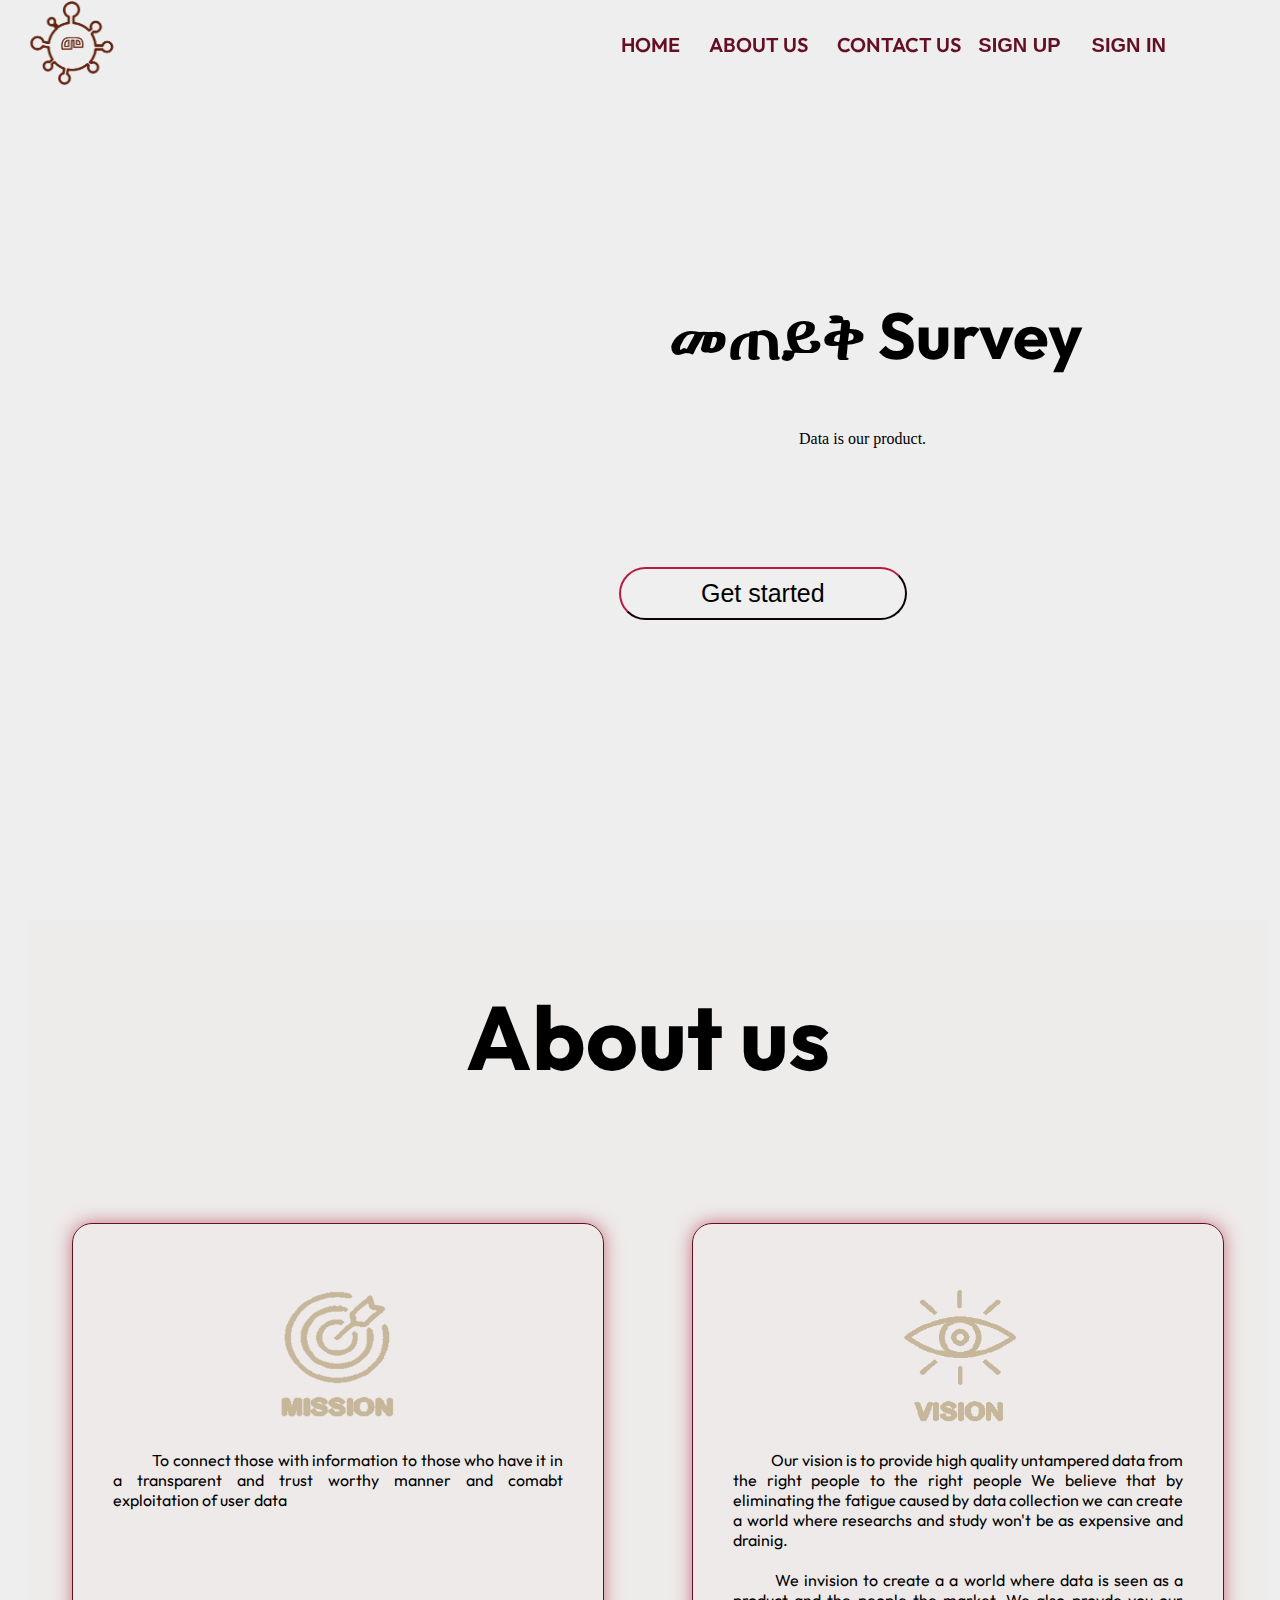
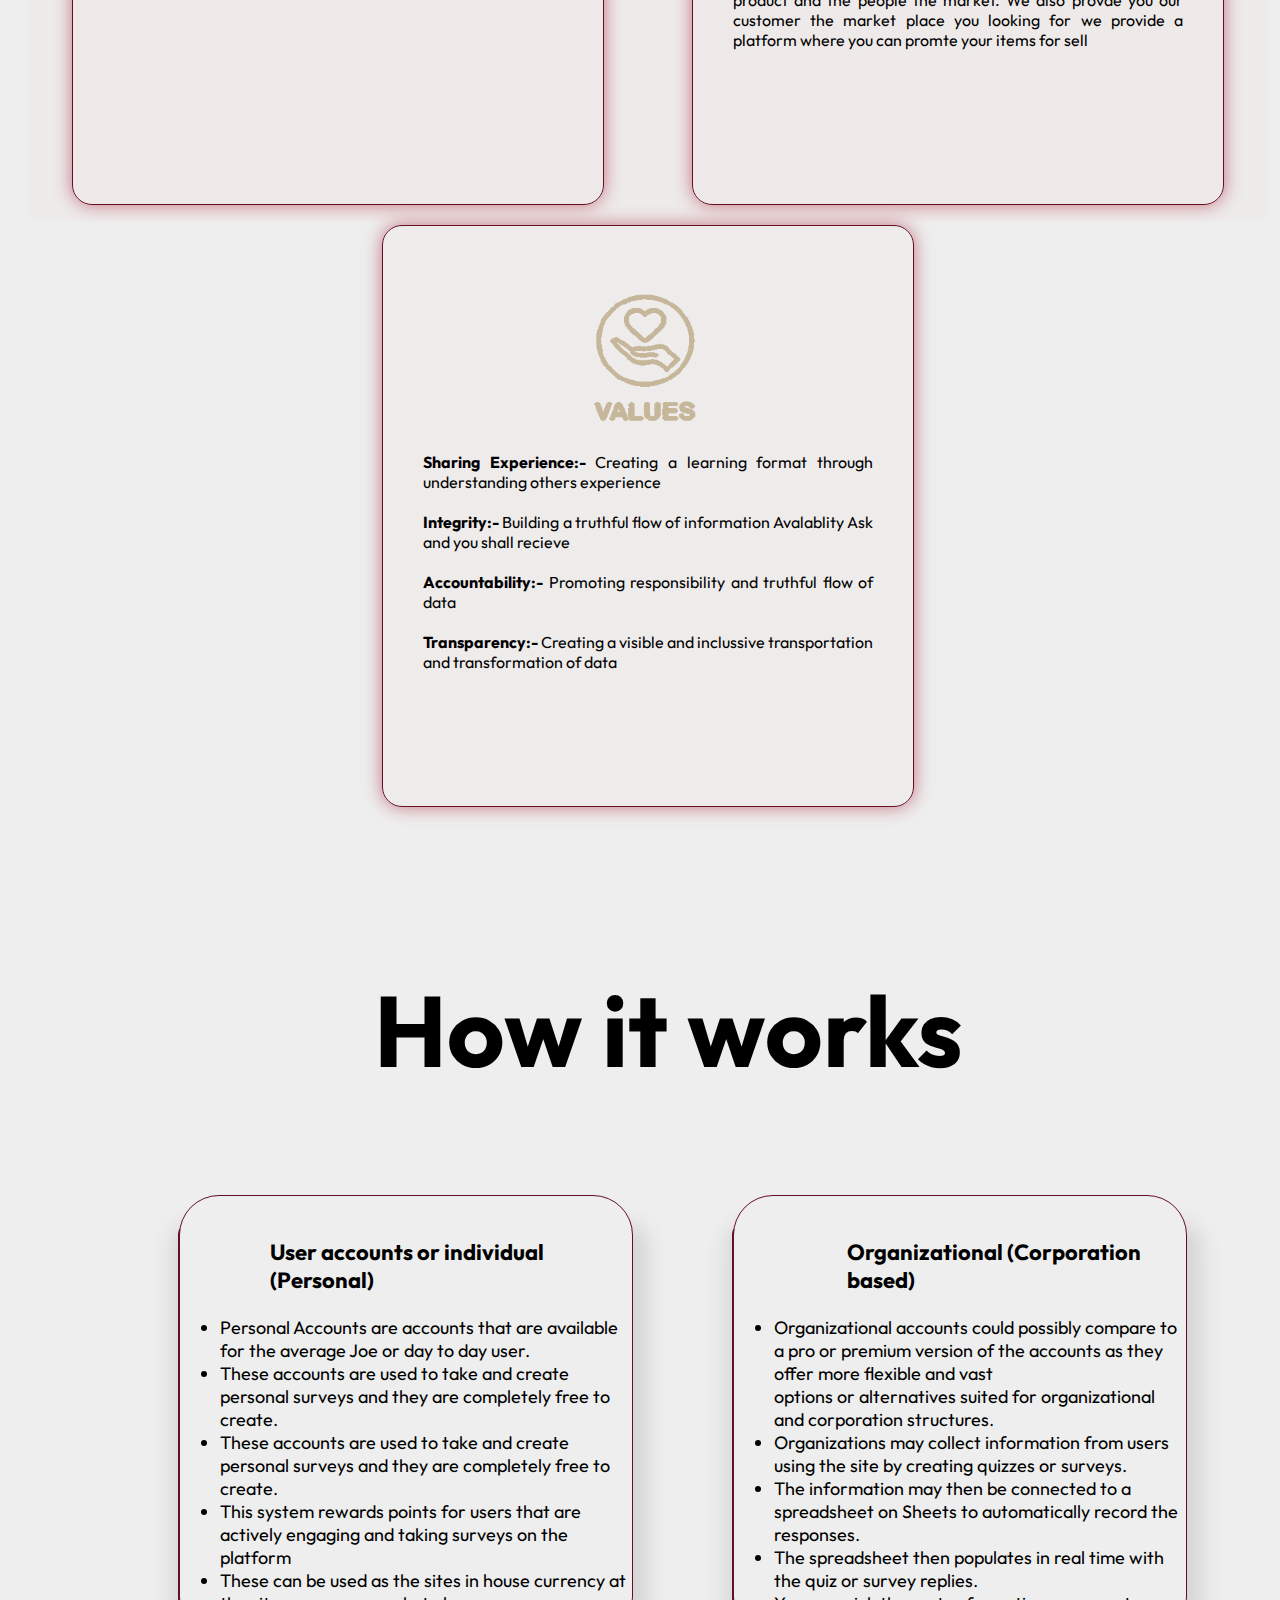
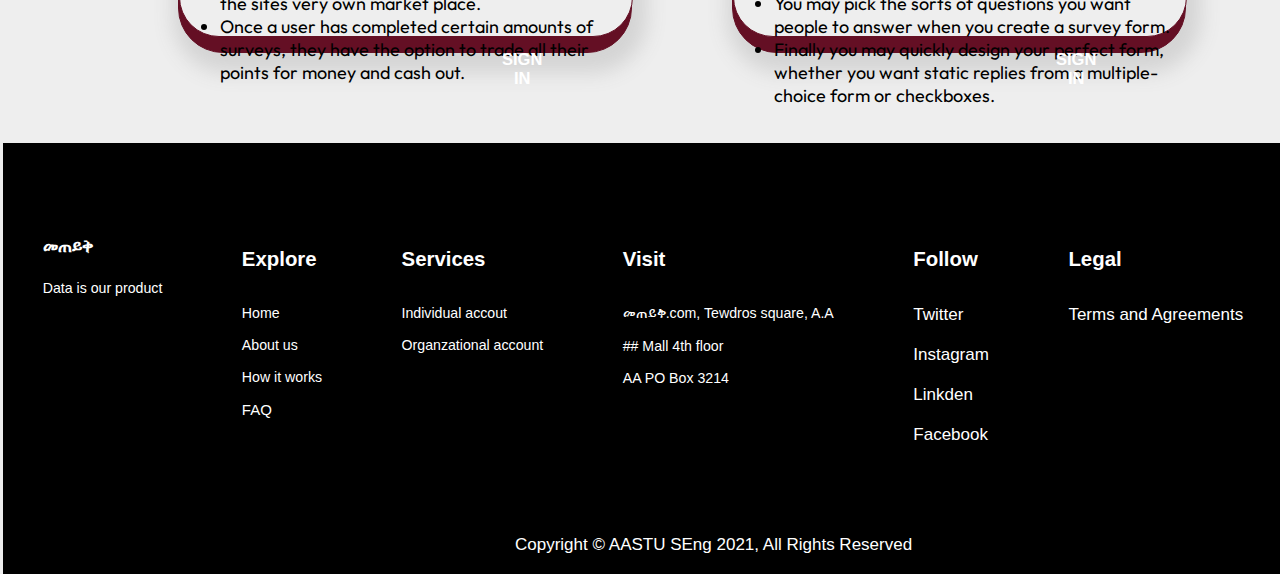
==== index.html @ 722844dc "Add files via upload" ====
<!DOCTYPE html>
<html lang="en">

<head>
    <meta charset="UTF-8">
    <meta http-equiv="X-UA-Compatible" content="IE=edge">
    <meta name="viewport" content="width=device-width, initial-scale=1.0">
    <title>Home page</title>
    <link rel="stylesheet" href="index.css">
    <link href="https://fonts.googleapis.com/css2?family=Open+Sans+Condensed:wght@300&family=Source+Sans+Pro:wght@300&display=swap" rel="stylesheet">
</head>

<body>
    <section id="first">
        <div id="header">
            <div id="logo">
                <a href="index.html"> <img src="Resources/logo.png" alt="logo" width="120"></a>
            </div>
            <div id="navbar">
                <a href="#"> HOME  </a>
                <a href="#Aboutus"> ABOUT US </a>
                <a href="#contact"> CONTACT US</a>
                <div class="dropdown">
                    <button class="dropbtn">SIGN UP</button>
                    <div class="dropdown-content">
                        <a href="#"> INDIVIDUAL</a>
                        <a href="#">ORGANIZATIONAL</a>
                    </div>
                </div>
                <div class="dropdown">
                    <button class="dropbtn">SIGN IN</button>
                    <div class="dropdown-content">
                        <a href="#"> INDIVIDUAL</a>
                        <a href="#">ORGANIZATIONAL</a>
                    </div>
                </div>
            </div>
        </div>

        <div id="front">
            <div id="title">
                <h1> መጠይቅ Survey</h1>
                <p id="pp">
                    Data is our product.</p>

                <form action="Limbo.html">
                    <input type=submit value="Get started" id="box">
                </form>

    </section>
    <section id="services">
        <section id="second">
            <div id="Aboutus">
                <h1> About us</h1>
            </div>
            <div class="row">
                <div class="box">
                    <img src="Resources/mission.png" alt="" class="scr">

                    <P>
                        &emsp; &emsp; To connect those with information to those who have it in a transparent and trust worthy manner and comabt exploitation of user data</P>
                </div>
                <div class="box">
                    <img src="Resources/vision.png" alt="" class="scr">

                    <P> &emsp; &emsp; Our vision is to provide high quality untampered data from the right people to the right people We believe that by eliminating the fatigue caused by data collection we can create a world where researchs and study won't
                        be as expensive and drainig. <br><br>&emsp; &emsp; We invision to create a a world where data is seen as a product and the people the market. We also provde you our customer the market place you looking for we provide a platform
                        where you can promte your items for sell</P>
                </div>
                <div class="box">
                    <img src="Resources/values.png" alt="" class="src">

                    <P>
                        <b> Sharing Experience:-</b> Creating a learning format through understanding others experience
                        <br> <br> <b>Integrity:-</b> Building a truthful flow of information Avalablity Ask and you shall recieve
                        <br><br> <b> Accountability:-</b> Promoting responsibility and truthful flow of data
                        <br> <br> <b>Transparency:-</b> Creating a visible and inclussive transportation and transformation of data
                    </P>
                </div>

            </div>
            <section id="third">
                <div id="how">
                    <h1> How it works</h1>
                </div>
                <div id="bigger">
                    <div id="indi">
                        <div id="green">
                            <h3> User accounts or individual (Personal)</h3>
                            <ul>
                                <li> Personal Accounts are accounts that are available for the average Joe or day to day user.</li>
                                <li> These accounts are used to take and create personal surveys and they are completely free to create. </li>
                                <li> These accounts are used to take and create personal surveys and they are completely free to create.</li>
                                <li>This system rewards points for users that are actively engaging and taking surveys on the platform </li>
                                <li> These can be used as the sites in house currency at the sites very own market place.</li>
                                <li> Once a user has completed certain amounts of surveys, they have the option to trade all their points for money and cash out. </li>
                            </ul>
                        </div>
                        <button class="btn"> SIGN IN </button>
                    </div>
                    <div id="org">
                        <div id="green">
                            <h3> Organizational (Corporation based)</h3>
                            <ul>
                                <li> Organizational accounts could possibly compare to a pro or premium version of the accounts as they offer more flexible and vast <br>options or alternatives suited for organizational and corporation structures. </li>
                                <li> Organizations may collect information from users using the site by creating quizzes or surveys. </li>
                                <li> The information may then be connected to a spreadsheet on Sheets to automatically record the responses. </li>
                                <li> The spreadsheet then populates in real time with the quiz or survey replies. </li>
                                <li> You may pick the sorts of questions you want people to answer when you create a survey form. </li>
                                <li> Finally you may quickly design your perfect form, whether you want static replies from a multiple-choice form or checkboxes.</li>
                            </ul>
                        </div>
                        <button class="btn"> SIGN IN </button>
                    </div>
                </div>
            </section>
            <section id="forth">
                <footer id="footer">
                    <div id="bigdiv">
                        <div id="col1">
                            <h4>መጠይቅ</h4>
                            <p>Data is our product</p>
                        </div>
                        <div id="col2">
                            <h5> Explore</h5>
                            <p> Home <br> <br> About us <br> <br> How it works</p>
                            <a href="FAQ.html"> FAQ </a>
                        </div>
                        <div id="new">
                            <h5> Services</h5>
                            <p> Individual accout
                                <br> <br> Organzational account</p>
                        </div>
                        <div id="col3">
                            <h5> Visit</h5>
                            <p> መጠይቅ.com, Tewdros square, A.A <br> <br> ## Mall 4th floor <br> <br> AA PO Box 3214</p>
                        </div>
                        <div id="col4">
                            <h5> Follow</h5>
                            <a href="twitter.com" id="twi">Twitter </a> <br><br>
                            <a href="instagram.com" id="insta">Instagram </a> <br><br>
                            <a href="linkden.com" id="link">Linkden </a> <br><br>
                            <a href="facebook.com" id="fb">Facebook </a>
                        </div>
                        <div id="col5">
                            <h5> Legal</h5>
                            <a href="termsAgreements.html"> Terms and Agreements</a>
                        </div>
                    </div>
                    <p id="rights"> Copyright &copy; AASTU SEng 2021, All Rights Reserved
                    </p>
                </footer>
            </section>
</body>

</html>
---- index.css ----
@import url('https://fonts.googleapis.com/css2?family=Outfit:wght@200;300;600;700&display=swap');
html {
    max-width: 100vw;
    overflow-x: hidden;
}

body {
    background-color: #eeeeee;
    font-family: "Outfit", "Source code pro";
    width: 100%;
    color: white;
}

#first {
    height: 100vh;
    width: 100vw;
    background-image: url("Resources/bg.png");
    background-position: center;
    background-repeat: no-repeat;
    background-size: cover;
    margin-top: -8px;
    margin-left: -5px;
}

#logo {
    padding-left: 13px;
}

#header {
    display: inline;
    position: fixed;
    top: 0;
    left: 0;
    right: 0;
    background-color: transparent;
    z-index: 9999;
}

#navbar {
    float: right;
    margin-top: -70px;
    margin-right: 100px;
}

#navbar a {
    text-decoration: none;
    color: rgb(100, 15, 36);
    font-weight: 600;
    padding-left: 25px;
    font-size: 20px;
}

.dropbtn {
    background-color: transparent;
    color: rgb(100, 15, 36);
    padding: 14px;
    font-weight: 600;
    font-size: 20px;
    border: none;
}

.dropdown {
    position: relative;
    display: inline-block;
}

.dropdown-content {
    display: none;
    position: absolute;
    min-width: 160px;
    box-shadow: 0px 6px 12px 0px rgba(0, 0, 0, 0.377);
    z-index: 9999;
}

.dropdown-content a {
    color: black;
    padding: 12px 16px;
    text-decoration: none;
    display: block;
    font-weight: 600;
}

.dropdown:hover .dropdown-content {
    display: block;
    color: gray;
    background-color: none;
}

.dropdown:hover {
    color: gray;
    background-color: none;
}

#title {
    margin-left: 150px;
    margin-top: 250px;
}

#title h1 {
    font-size: 65px;
    margin-left: 50px;
    margin-right: 200px;
    color: black;
}

#pp {
    margin-top: -150px;
    /* needs margin edit*/
    margin-left: 180px;
    font-family: cursive;
}

#title p {
    margin-top: 50px;
    line-height: 25px;
    color: black;
}

#front {
    display: flex;
    float: right;
}

#front img {
    margin-top: 80px;
    margin-left: 70px;
}

#second {
    height: 100vh;
    background-color: #f0e7e760;
}

#box {
    margin-top: 100px;
    margin-right: 150px;
    border-radius: 30px;
    padding: 10px 80px;
    font-size: 25px;
    font-weight: 500;
    border-color: rgb(100, 15, 36);
}

#box:hover {
    background-color: rgb(100, 15, 36);
    border: none;
    transform: scale(1.1);
    color: white;
}

#services {
    display: flex;
    flex-direction: column;
    padding: 20px;
}

.row {
    display: flex;
    justify-content: space-around;
    flex-wrap: wrap;
    box-sizing: border-box;
}

.box {
    display: flex;
    flex-direction: column;
    width: 450px;
    height: 500px;
    color: black;
    border: 1px solid rgb(100, 15, 36);
    margin: 10px;
    align-items: center;
    text-align: justify;
    padding: 40px;
    border-radius: 20px;
    background: linear-gradient(to top, rgb(100, 15, 36) 50%, #f0e7e760 50%);
    background-size: 100% 200%;
    transition: all .88s;
    box-shadow: 0 0 18px rgb(196, 116, 127);
    font-size: 16px;
}

.box:hover {
    background-position: left bottom;
    color: white;
    border: none;
    box-shadow: 0 0 18px rgb(196, 116, 127);
    transform: scale(1.05);
}

.box img {
    width: 150px;
    height: 150px;
    padding: 10px;
}

#Aboutus {
    margin-bottom: 120px;
    text-align: center;
    font-size: 45px;
    color: black;
}

#big {
    display: flex;
    margin-top: 50px;
}

.card {
    box-shadow: 5px 10px 20px 10px #d4d4d4;
    border-radius: 5px;
    width: 25%;
    height: 250px;
    margin-left: 150px;
    transition: all 0.3s ease-in-out;
}

.card:hover {
    box-shadow: 10px 25px 20px 10px #d3d3d3;
}

#mission {
    display: flex;
    justify-content: center;
    border: none;
    background-color: rgb(21, 71, 52);
    padding-bottom: 10px;
    padding-top: 20px;
    border-radius: 40px;
}

#small {
    border: none;
    background-color: #eeeeee;
    border-radius: 40px;
    height: 60vh;
}

#mission p {
    margin-top: 70px;
    text-align: justify;
    text-justify: inter-word;
    /* justify*/
}

#mission img {
    padding-top: 15px;
    padding-left: 25%;
}

#vision {
    display: flex;
    justify-content: center;
    border: none;
    background-color: rgb(21, 71, 52);
    margin-left: 100px;
    padding-bottom: 10px;
    padding-top: 20px;
    border-radius: 40px;
}

#vision p {
    margin-top: 70px;
    text-align: justify;
    text-justify: inter-word;
    font-size: 18px;
    /* justify*/
}

#vision img {
    padding-top: 15px;
    padding-left: 25%;
}

#values {
    display: flex;
    justify-content: center;
    border: none;
    background-color: rgb(21, 71, 52);
    padding-bottom: 10px;
    padding-top: 20px;
    border-radius: 40px;
    margin-left: 100px;
}

#values p {
    margin-top: 70px;
    text-align: justify;
    text-justify: inter-word;
    /* justify*/
}

#values img {
    padding-top: 15px;
    padding-left: 30%;
}

#third {
    width: 100vw;
    margin-left: 0px;
}

#bigger {
    display: flex;
    height: 50vh;
    align-items: center;
    margin-left: 150px;
    margin-bottom: 20px;
}

#how {
    margin-top: 150px;
    margin-bottom: 120px;
    text-align: center;
    border-bottom-left-radius: 45px;
    border-bottom-right-radius: 45px;
    font-size: 50px;
    color: black;
}

#indi {
    background-color: rgb(100, 15, 36);
    border: 1px solid rgb(100, 15, 36);
    border-radius: 10px;
    border-bottom-left-radius: 45px;
    border-bottom-right-radius: 45px;
    width: 40%;
    height: 95%;
    color: black;
    box-shadow: 5px 10px 20px 10px #d4d4d4;
}

#green {
    background-color: #eeeeee;
    height: 420px;
    width: 100%;
    padding-top: 20px;
    margin-top: -30px;
    border: 1px solid rgb(100, 15, 36);
    border-bottom-left-radius: 45px;
    border-bottom-right-radius: 45px;
    border-radius: 40px;
}

#indi h3 {
    padding-left: 20%;
    font-size: 22px;
}

#indi li {
    font-size: 18px;
}

#org {
    border: 1px solid rgb(100, 15, 36);
    background-color: rgb(100, 15, 36);
    width: 40%;
    color: black;
    margin-left: 100px;
    border-radius: 10px;
    border-bottom-left-radius: 45px;
    border-bottom-right-radius: 45px;
    height: 95%;
    box-shadow: 5px 10px 20px 10px #d4d4d4;
}

#org h3 {
    padding-left: 25%;
    font-size: 22px;
}

#org li {
    font-size: 18px;
}

.btn {
    background-color: transparent;
    padding: 13px 323px;
    font-size: 16.5px;
    font-weight: 600;
    color: white;
    border: none;
}

#footer {
    background-color: black;
    width: 100vw;
    padding: 70px 0px 0px 00px;
    font-family: sans-serif;
    border-top: 1px solid black;
    height: 40vh;
    margin-top: 80px;
    margin-left: -25px;
    font-size: 17px;
}

#bigdiv {
    display: flex;
    justify-content: space-around;
}

#bigdiv p {
    font-size: smaller;
}

#bigdiv h5 {
    font-size: larger;
}

#col4 a {
    color: white;
    text-decoration: none;
}

#col5 a {
    color: white;
    text-decoration: none;
}

#rights {
    margin-left: 40%;
    margin-top: 7%;
}

#col2 a {
    text-decoration: none;
    color: white;
    font-size: 15px;
}

#fb:hover {
    color: rgb(66 103 178);
    font-size: larger;
}

#insta:hover {
    color: rgb(221, 96, 221);
    font-size: larger;
}

#link:hover {
    color: rgb( 0, 119, 181);
    font-size: larger;
}

#twi:hover {
    color: rgb( 0, 172, 238);
    font-size: larger;
}
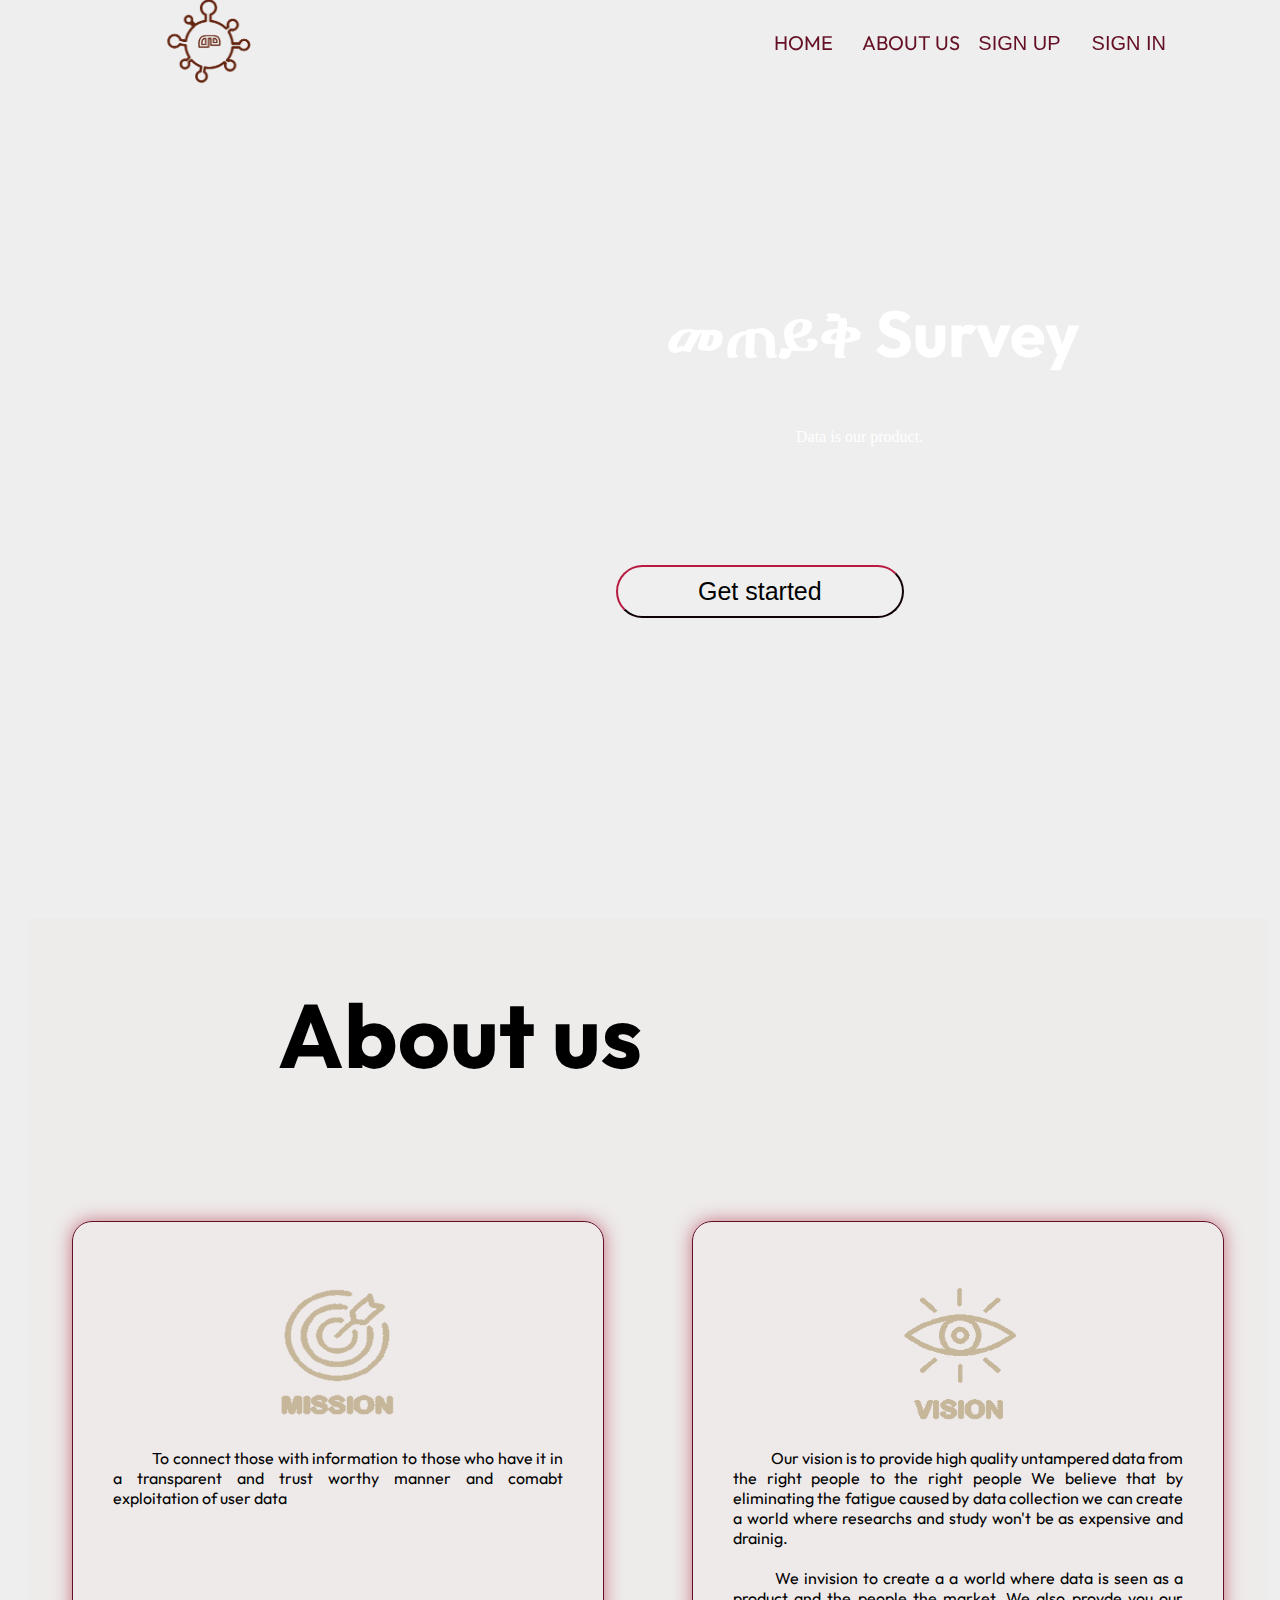
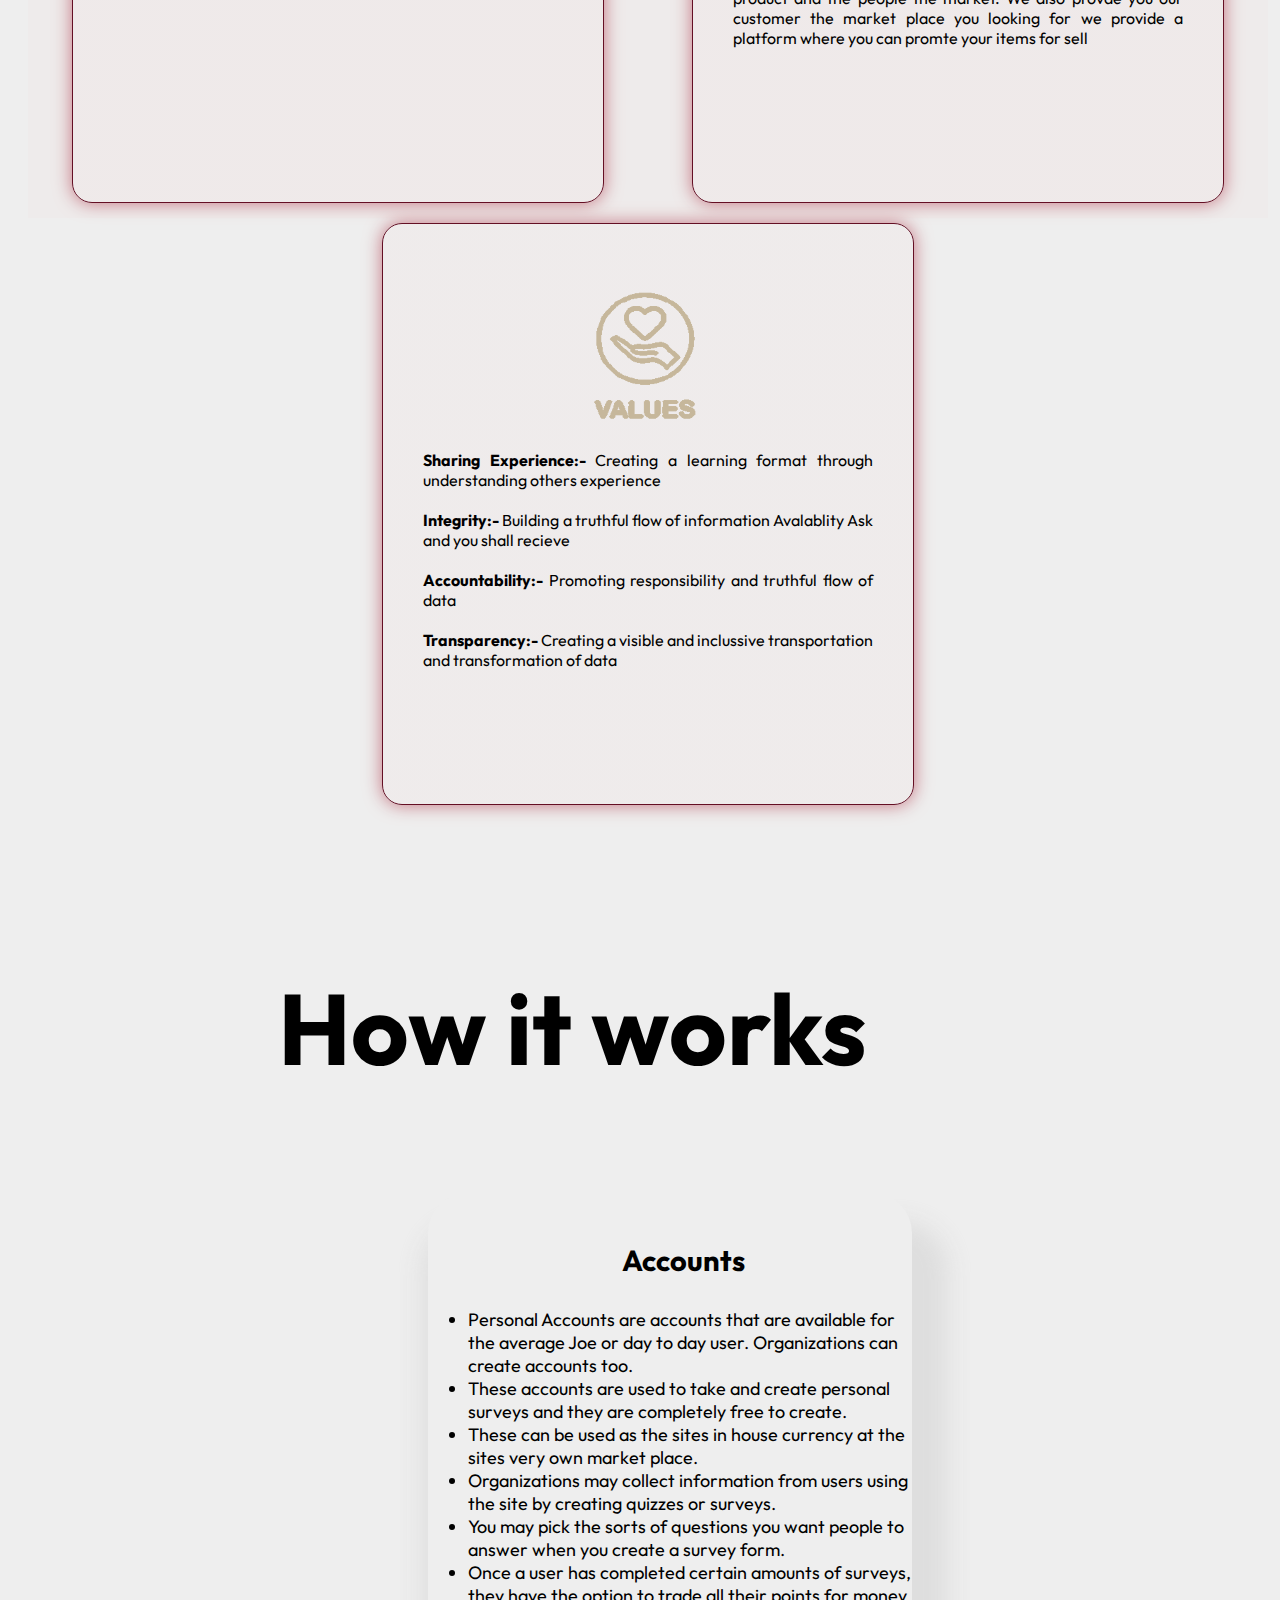
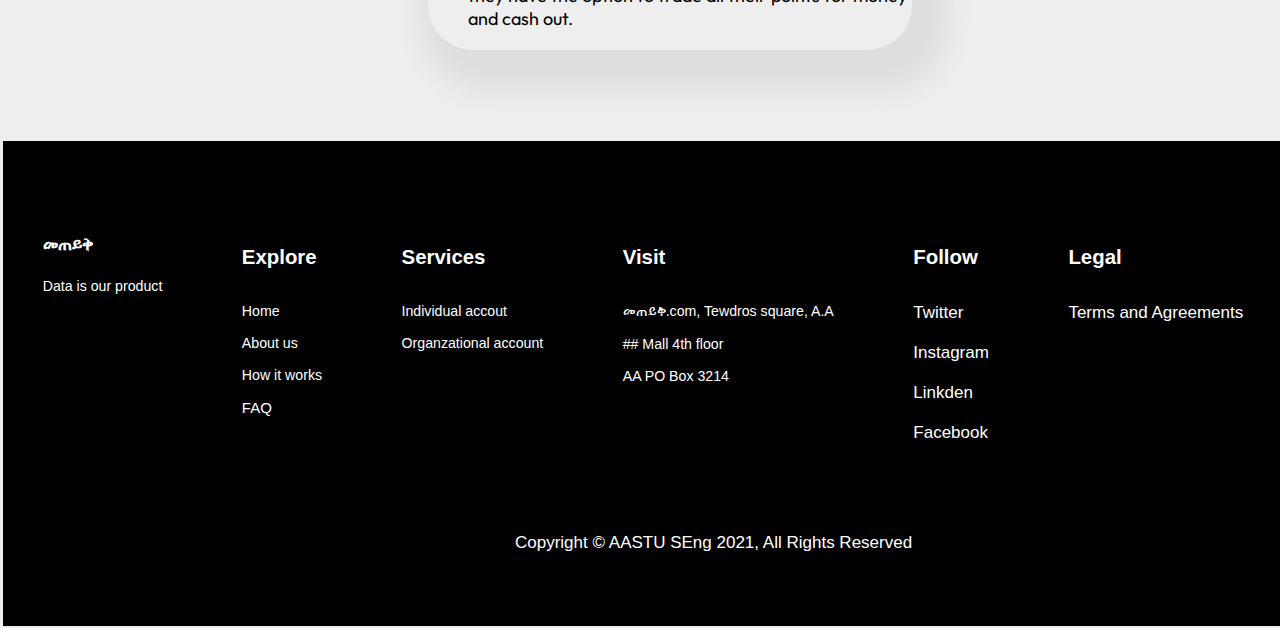
==== commit 89798121: "Add files via upload" ====
--- a/index.html
+++ b/index.html
@@ -19,19 +19,18 @@
             <div id="navbar">
                 <a href="#"> HOME  </a>
                 <a href="#Aboutus"> ABOUT US </a>
-                <a href="#contact"> CONTACT US</a>
                 <div class="dropdown">
                     <button class="dropbtn">SIGN UP</button>
                     <div class="dropdown-content">
-                        <a href="#"> INDIVIDUAL</a>
-                        <a href="#">ORGANIZATIONAL</a>
+                        <a href="sign in up.html"> INDIVIDUAL</a>
+                        <a href="sign in up.html">ORGANIZATIONAL</a>
                     </div>
                 </div>
                 <div class="dropdown">
                     <button class="dropbtn">SIGN IN</button>
                     <div class="dropdown-content">
-                        <a href="#"> INDIVIDUAL</a>
-                        <a href="#">ORGANIZATIONAL</a>
+                        <a href="sign in up.html"> INDIVIDUAL</a>
+                        <a href="sign in up.html">ORGANIZATIONAL</a>
                     </div>
                 </div>
             </div>
@@ -43,7 +42,7 @@
                 <p id="pp">
                     Data is our product.</p>
 
-                <form action="Limbo.html">
+                <form action="sign in up.html">
                     <input type=submit value="Get started" id="box">
                 </form>
 
@@ -86,33 +85,16 @@
                 <div id="bigger">
                     <div id="indi">
                         <div id="green">
-                            <h3> User accounts or individual (Personal)</h3>
+                            <h3> Accounts</h3>
                             <ul>
-                                <li> Personal Accounts are accounts that are available for the average Joe or day to day user.</li>
+                                <li> Personal Accounts are accounts that are available for the average Joe or day to day user. Organizations can create accounts too.</li>
                                 <li> These accounts are used to take and create personal surveys and they are completely free to create. </li>
-                                <li> These accounts are used to take and create personal surveys and they are completely free to create.</li>
-                                <li>This system rewards points for users that are actively engaging and taking surveys on the platform </li>
-                                <li> These can be used as the sites in house currency at the sites very own market place.</li>
+                               <li> These can be used as the sites in house currency at the sites very own market place.</li>
+                             <li>  Organizations may collect information from users using the site by creating quizzes or surveys. </li>
+                             <li> You may pick the sorts of questions you want people to answer when you create a survey form. </li>
                                 <li> Once a user has completed certain amounts of surveys, they have the option to trade all their points for money and cash out. </li>
                             </ul>
                         </div>
-                        <button class="btn"> SIGN IN </button>
-                    </div>
-                    <div id="org">
-                        <div id="green">
-                            <h3> Organizational (Corporation based)</h3>
-                            <ul>
-                                <li> Organizational accounts could possibly compare to a pro or premium version of the accounts as they offer more flexible and vast <br>options or alternatives suited for organizational and corporation structures. </li>
-                                <li> Organizations may collect information from users using the site by creating quizzes or surveys. </li>
-                                <li> The information may then be connected to a spreadsheet on Sheets to automatically record the responses. </li>
-                                <li> The spreadsheet then populates in real time with the quiz or survey replies. </li>
-                                <li> You may pick the sorts of questions you want people to answer when you create a survey form. </li>
-                                <li> Finally you may quickly design your perfect form, whether you want static replies from a multiple-choice form or checkboxes.</li>
-                            </ul>
-                        </div>
-                        <button class="btn"> SIGN IN </button>
-                    </div>
-                </div>
             </section>
             <section id="forth">
                 <footer id="footer">
--- a/index.css
+++ b/index.css
@@ -9,6 +9,13 @@
     font-family: "Outfit", "Source code pro";
     width: 100%;
     color: white;
+}
+
+@media only screen and (max-width: 600px) {
+    #navbar a {
+        font-size: 10px;
+        margin-top: 450px;
+    }
 }
 
 #first {
@@ -18,18 +25,17 @@
     background-position: center;
     background-repeat: no-repeat;
     background-size: cover;
-    margin-top: -8px;
-    margin-left: -5px;
+    margin-left: -8px;
+    margin-top: -10px;
 }
 
 #logo {
-    padding-left: 13px;
+    padding-left: 150px;
 }
 
 #header {
     display: inline;
     position: fixed;
-    top: 0;
     left: 0;
     right: 0;
     background-color: transparent;
@@ -45,7 +51,6 @@
 #navbar a {
     text-decoration: none;
     color: rgb(100, 15, 36);
-    font-weight: 600;
     padding-left: 25px;
     font-size: 20px;
 }
@@ -54,7 +59,6 @@
     background-color: transparent;
     color: rgb(100, 15, 36);
     padding: 14px;
-    font-weight: 600;
     font-size: 20px;
     border: none;
 }
@@ -77,7 +81,6 @@
     padding: 12px 16px;
     text-decoration: none;
     display: block;
-    font-weight: 600;
 }
 
 .dropdown:hover .dropdown-content {
@@ -100,7 +103,6 @@
     font-size: 65px;
     margin-left: 50px;
     margin-right: 200px;
-    color: black;
 }
 
 #pp {
@@ -113,7 +115,6 @@
 #title p {
     margin-top: 50px;
     line-height: 25px;
-    color: black;
 }
 
 #front {
@@ -137,7 +138,6 @@
     border-radius: 30px;
     padding: 10px 80px;
     font-size: 25px;
-    font-weight: 500;
     border-color: rgb(100, 15, 36);
 }
 
@@ -196,7 +196,7 @@
 
 #Aboutus {
     margin-bottom: 120px;
-    text-align: center;
+    margin-left:250px; 
     font-size: 45px;
     color: black;
 }
@@ -304,30 +304,56 @@
     display: flex;
     height: 50vh;
     align-items: center;
-    margin-left: 150px;
+    margin-left: 400px;
     margin-bottom: 20px;
+}
+
+@media only screen and (max-width: 600px) {
+    #green {
+        font-size: 8px;
+        flex-direction: colomn;
+        overflow: hidden;
+    }
+}
+
+@media only screen and (max-width: 600px) {
+    #bigger {
+        display: block;
+        font-size: 8px;
+        overflow: hidden;
+    }
+}
+
+@media only screen and (max-width: 600px) {
+    #indi {
+        font-size: 2px;
+        width: 60%;
+        overflow: hidden;
+
+    }
 }
 
 #how {
     margin-top: 150px;
     margin-bottom: 120px;
-    text-align: center;
+    margin-left:250px; 
     border-bottom-left-radius: 45px;
     border-bottom-right-radius: 45px;
     font-size: 50px;
     color: black;
+ 
 }
 
 #indi {
-    background-color: rgb(100, 15, 36);
-    border: 1px solid rgb(100, 15, 36);
-    border-radius: 10px;
+
+     border-radius: 25px;
     border-bottom-left-radius: 45px;
     border-bottom-right-radius: 45px;
-    width: 40%;
+    width: 55%;
+    border:none;
     height: 95%;
     color: black;
-    box-shadow: 5px 10px 20px 10px #d4d4d4;
+    box-shadow: 15px 20px 25px 20px #d4d4d4a1;
 }
 
 #green {
@@ -336,40 +362,18 @@
     width: 100%;
     padding-top: 20px;
     margin-top: -30px;
-    border: 1px solid rgb(100, 15, 36);
     border-bottom-left-radius: 45px;
     border-bottom-right-radius: 45px;
     border-radius: 40px;
+    border:none;
 }
 
 #indi h3 {
-    padding-left: 20%;
-    font-size: 22px;
+    padding-left: 40%;
+    font-size: 29px;
 }
 
 #indi li {
-    font-size: 18px;
-}
-
-#org {
-    border: 1px solid rgb(100, 15, 36);
-    background-color: rgb(100, 15, 36);
-    width: 40%;
-    color: black;
-    margin-left: 100px;
-    border-radius: 10px;
-    border-bottom-left-radius: 45px;
-    border-bottom-right-radius: 45px;
-    height: 95%;
-    box-shadow: 5px 10px 20px 10px #d4d4d4;
-}
-
-#org h3 {
-    padding-left: 25%;
-    font-size: 22px;
-}
-
-#org li {
     font-size: 18px;
 }
 
@@ -388,7 +392,7 @@
     padding: 70px 0px 0px 00px;
     font-family: sans-serif;
     border-top: 1px solid black;
-    height: 40vh;
+    height: 46vh;
     margin-top: 80px;
     margin-left: -25px;
     font-size: 17px;
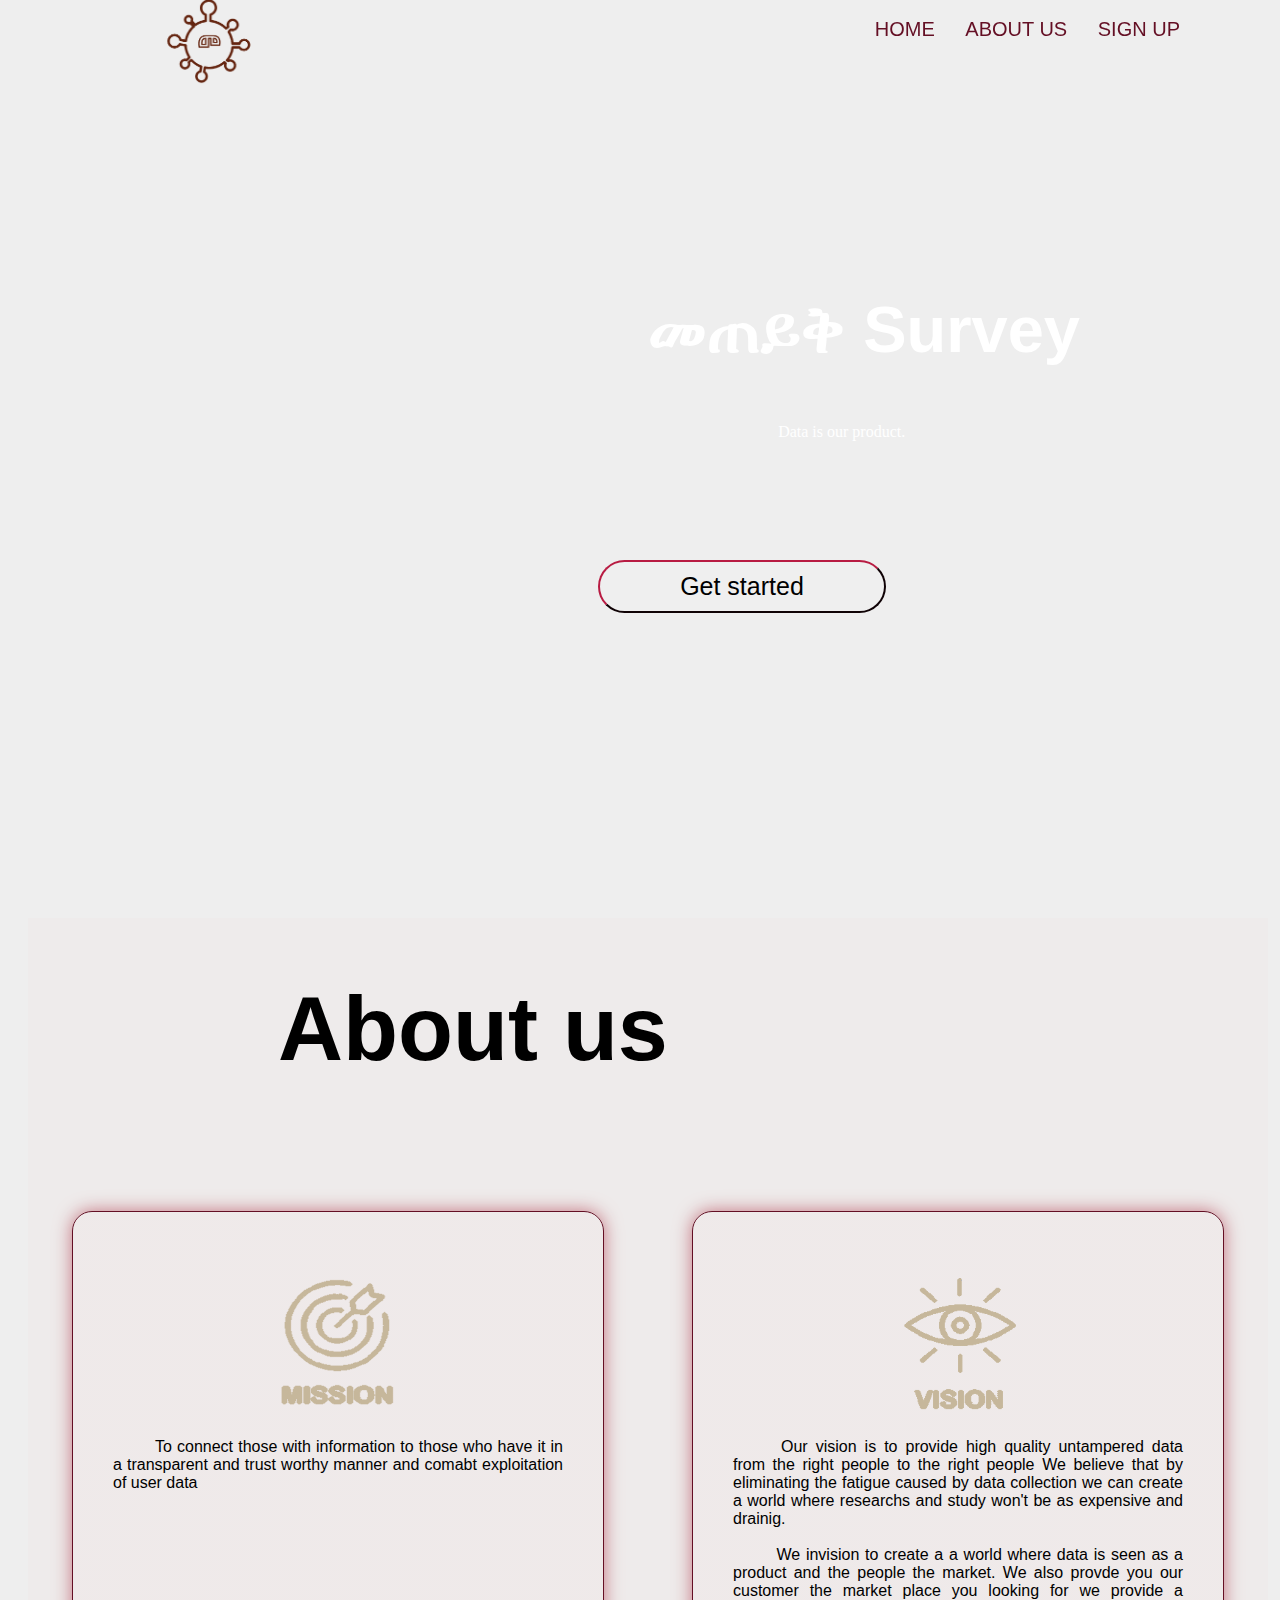
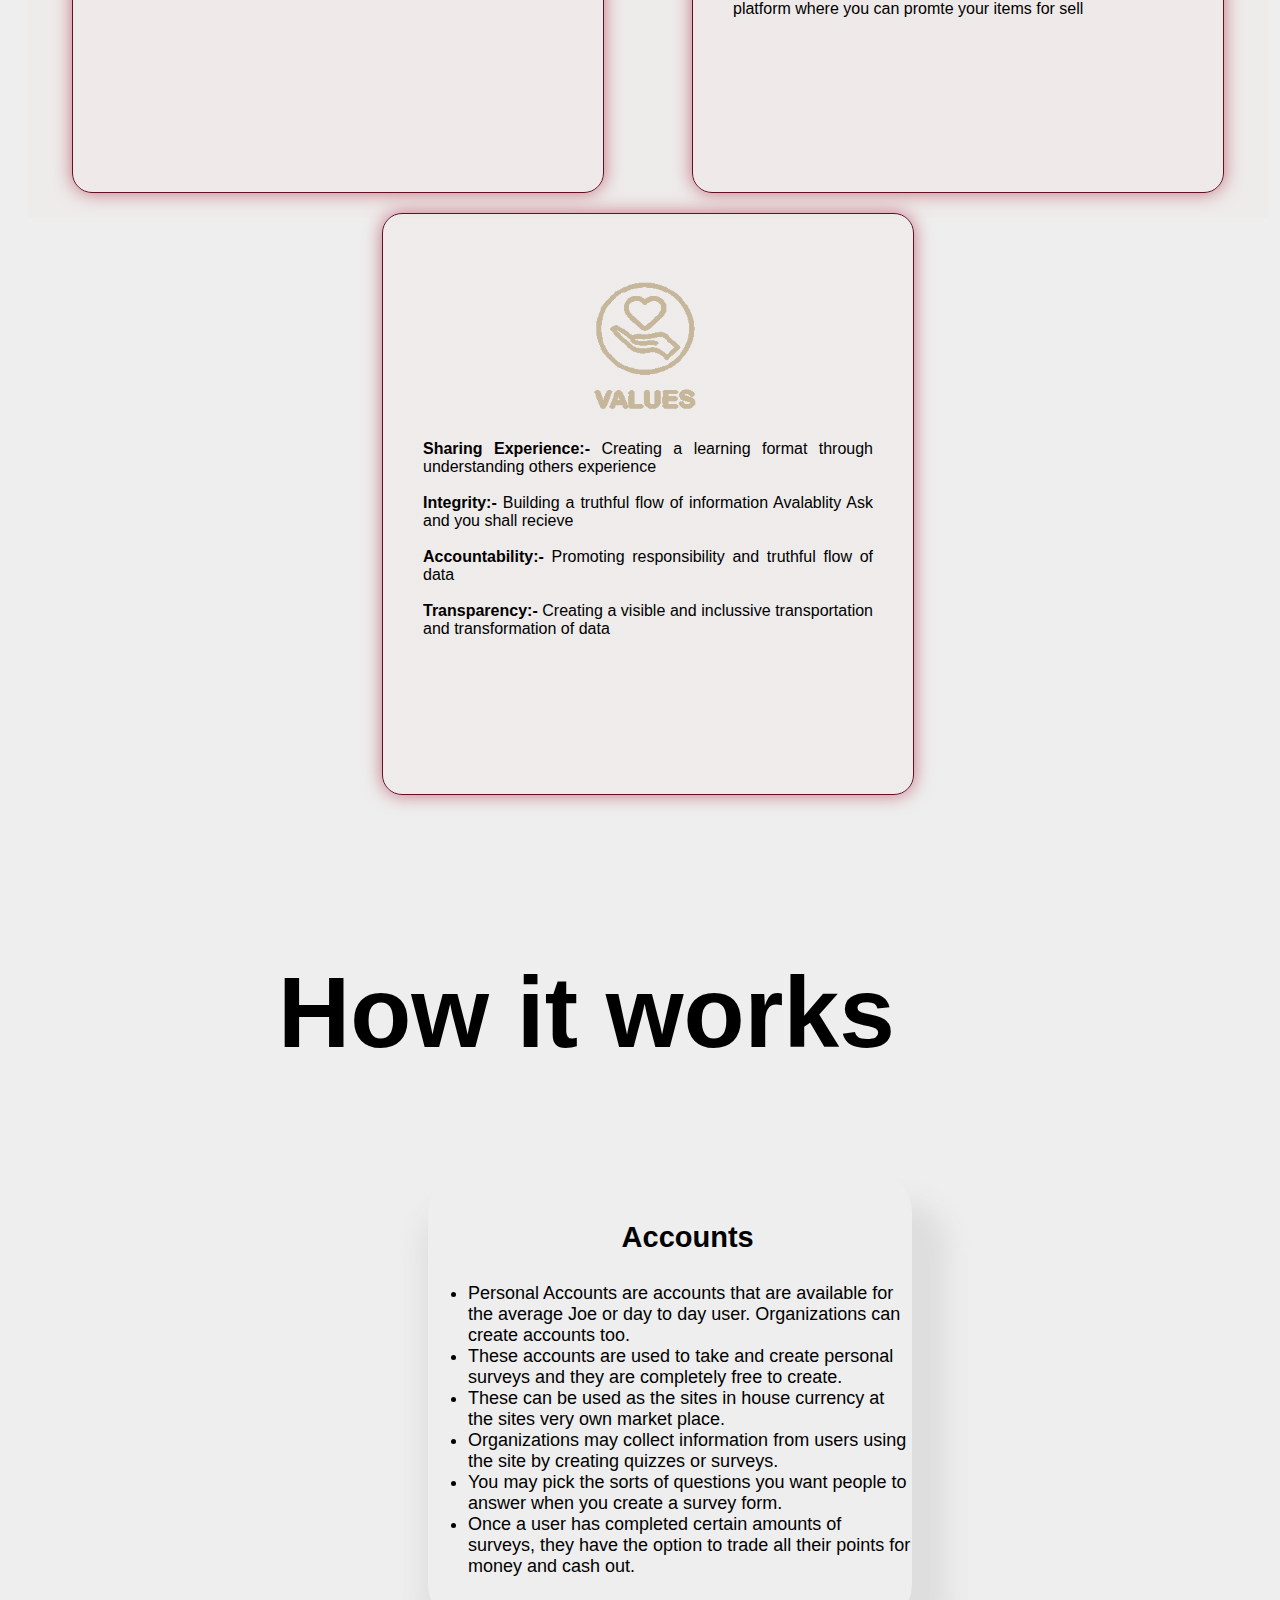
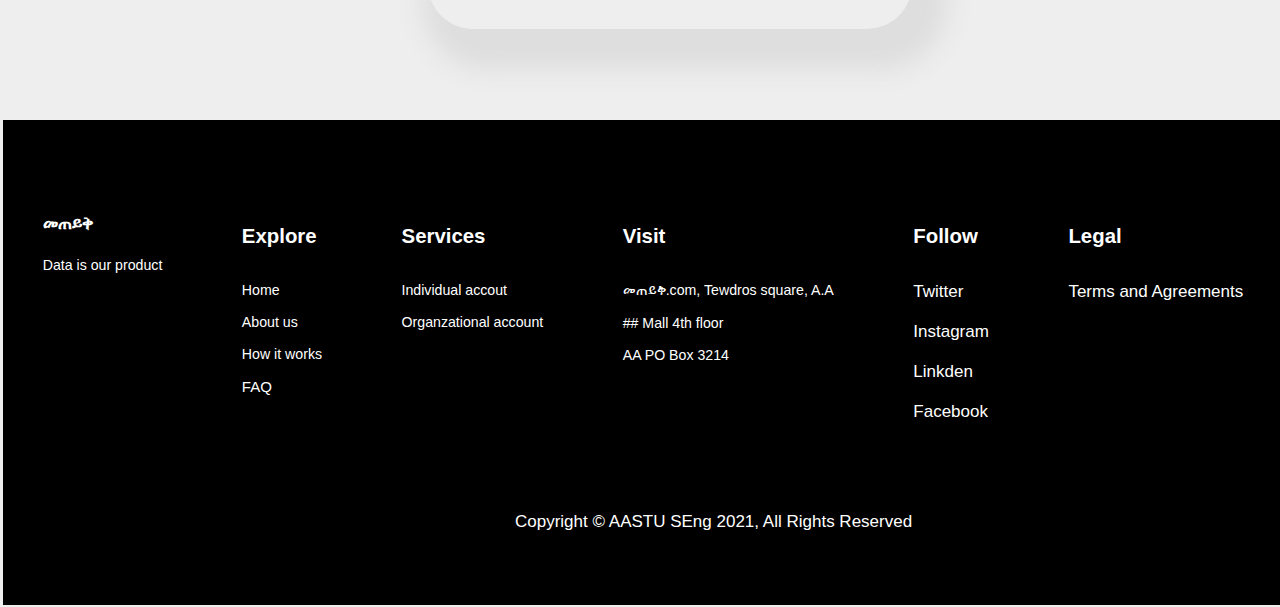
==== commit 7d7896b6: "Add files via upload" ====
--- a/index.html
+++ b/index.html
@@ -19,20 +19,8 @@
             <div id="navbar">
                 <a href="#"> HOME  </a>
                 <a href="#Aboutus"> ABOUT US </a>
-                <div class="dropdown">
-                    <button class="dropbtn">SIGN UP</button>
-                    <div class="dropdown-content">
-                        <a href="sign in up.html"> INDIVIDUAL</a>
-                        <a href="sign in up.html">ORGANIZATIONAL</a>
-                    </div>
-                </div>
-                <div class="dropdown">
-                    <button class="dropbtn">SIGN IN</button>
-                    <div class="dropdown-content">
-                        <a href="sign in up.html"> INDIVIDUAL</a>
-                        <a href="sign in up.html">ORGANIZATIONAL</a>
-                    </div>
-                </div>
+                <a href="sign in up.html">SIGN UP</a>
+              
             </div>
         </div>
 
--- a/index.css
+++ b/index.css
@@ -1,4 +1,3 @@
-@import url('https://fonts.googleapis.com/css2?family=Outfit:wght@200;300;600;700&display=swap');
 html {
     max-width: 100vw;
     overflow-x: hidden;
@@ -6,7 +5,7 @@
 
 body {
     background-color: #eeeeee;
-    font-family: "Outfit", "Source code pro";
+    font-family: 'Lucida Sans', 'Lucida Sans Regular', 'Lucida Grande', 'Lucida Sans Unicode', Geneva, Verdana, sans-serif;
     width: 100%;
     color: white;
 }
